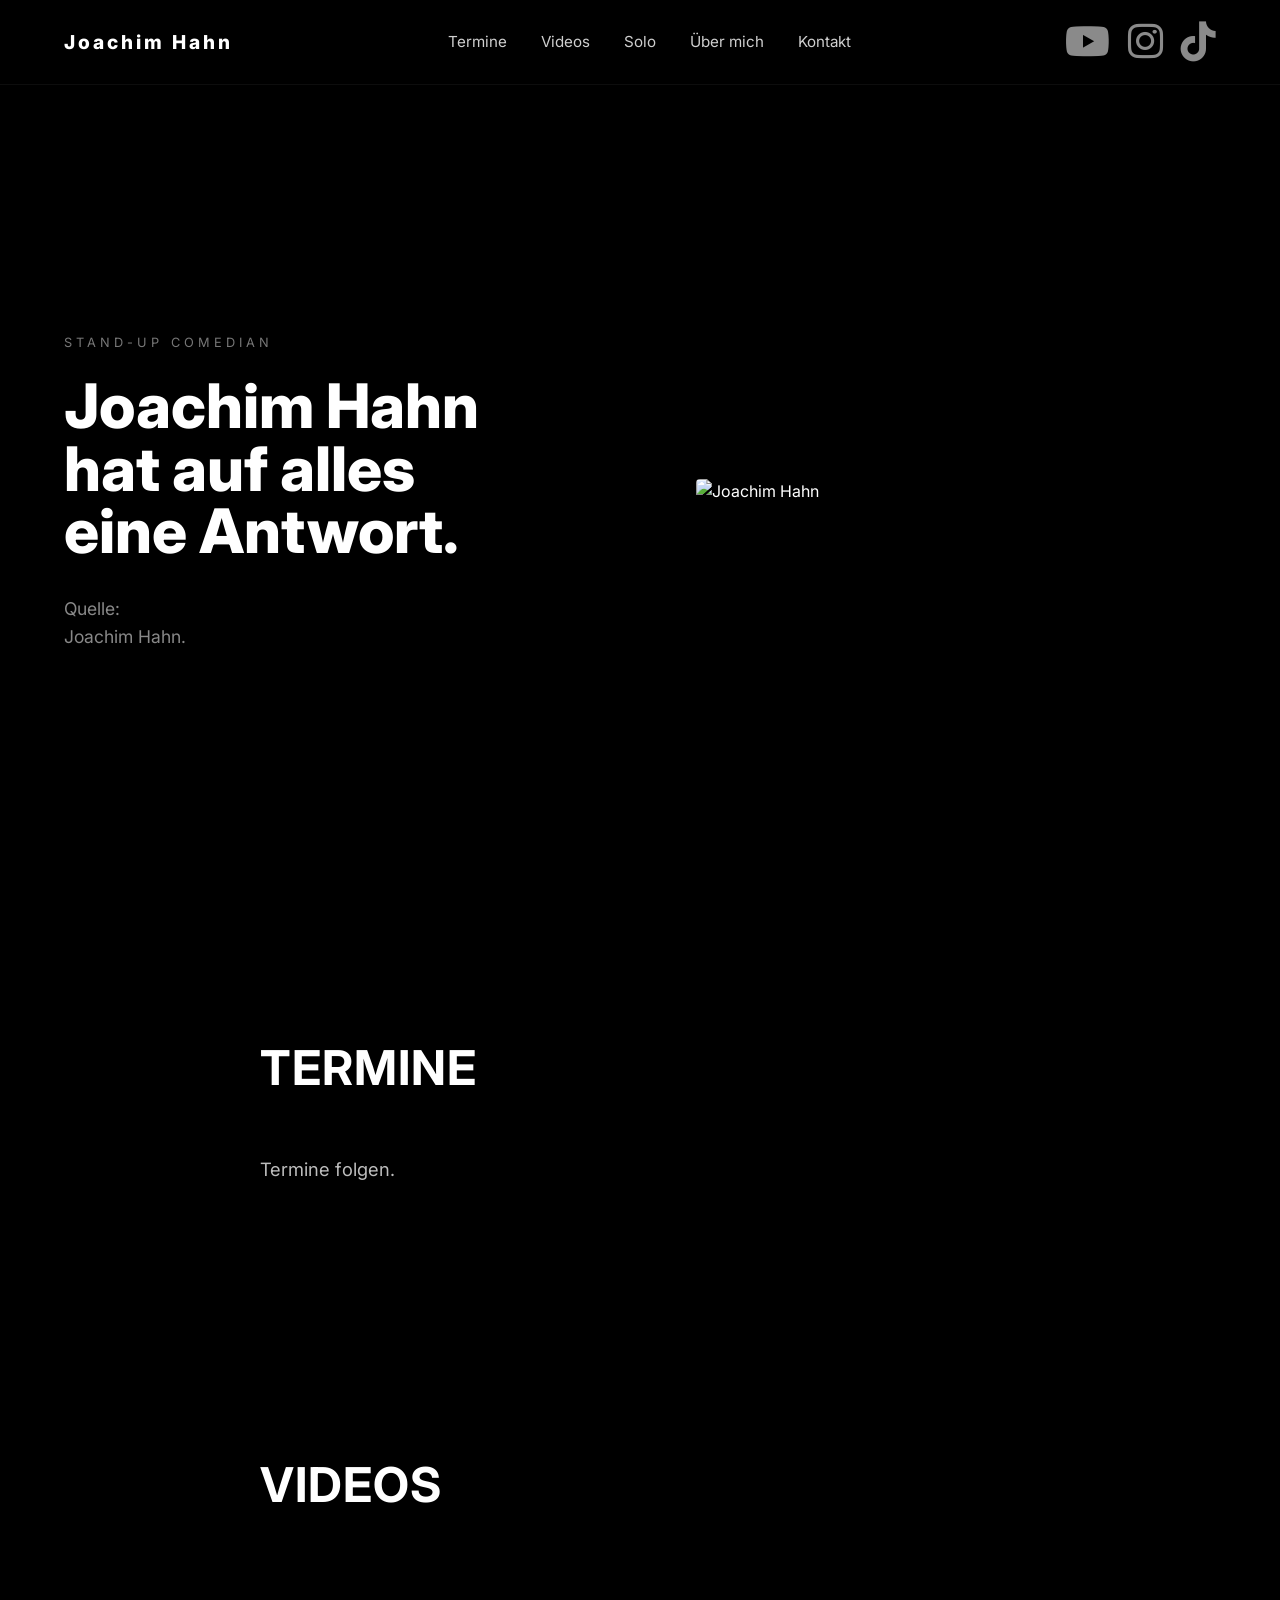
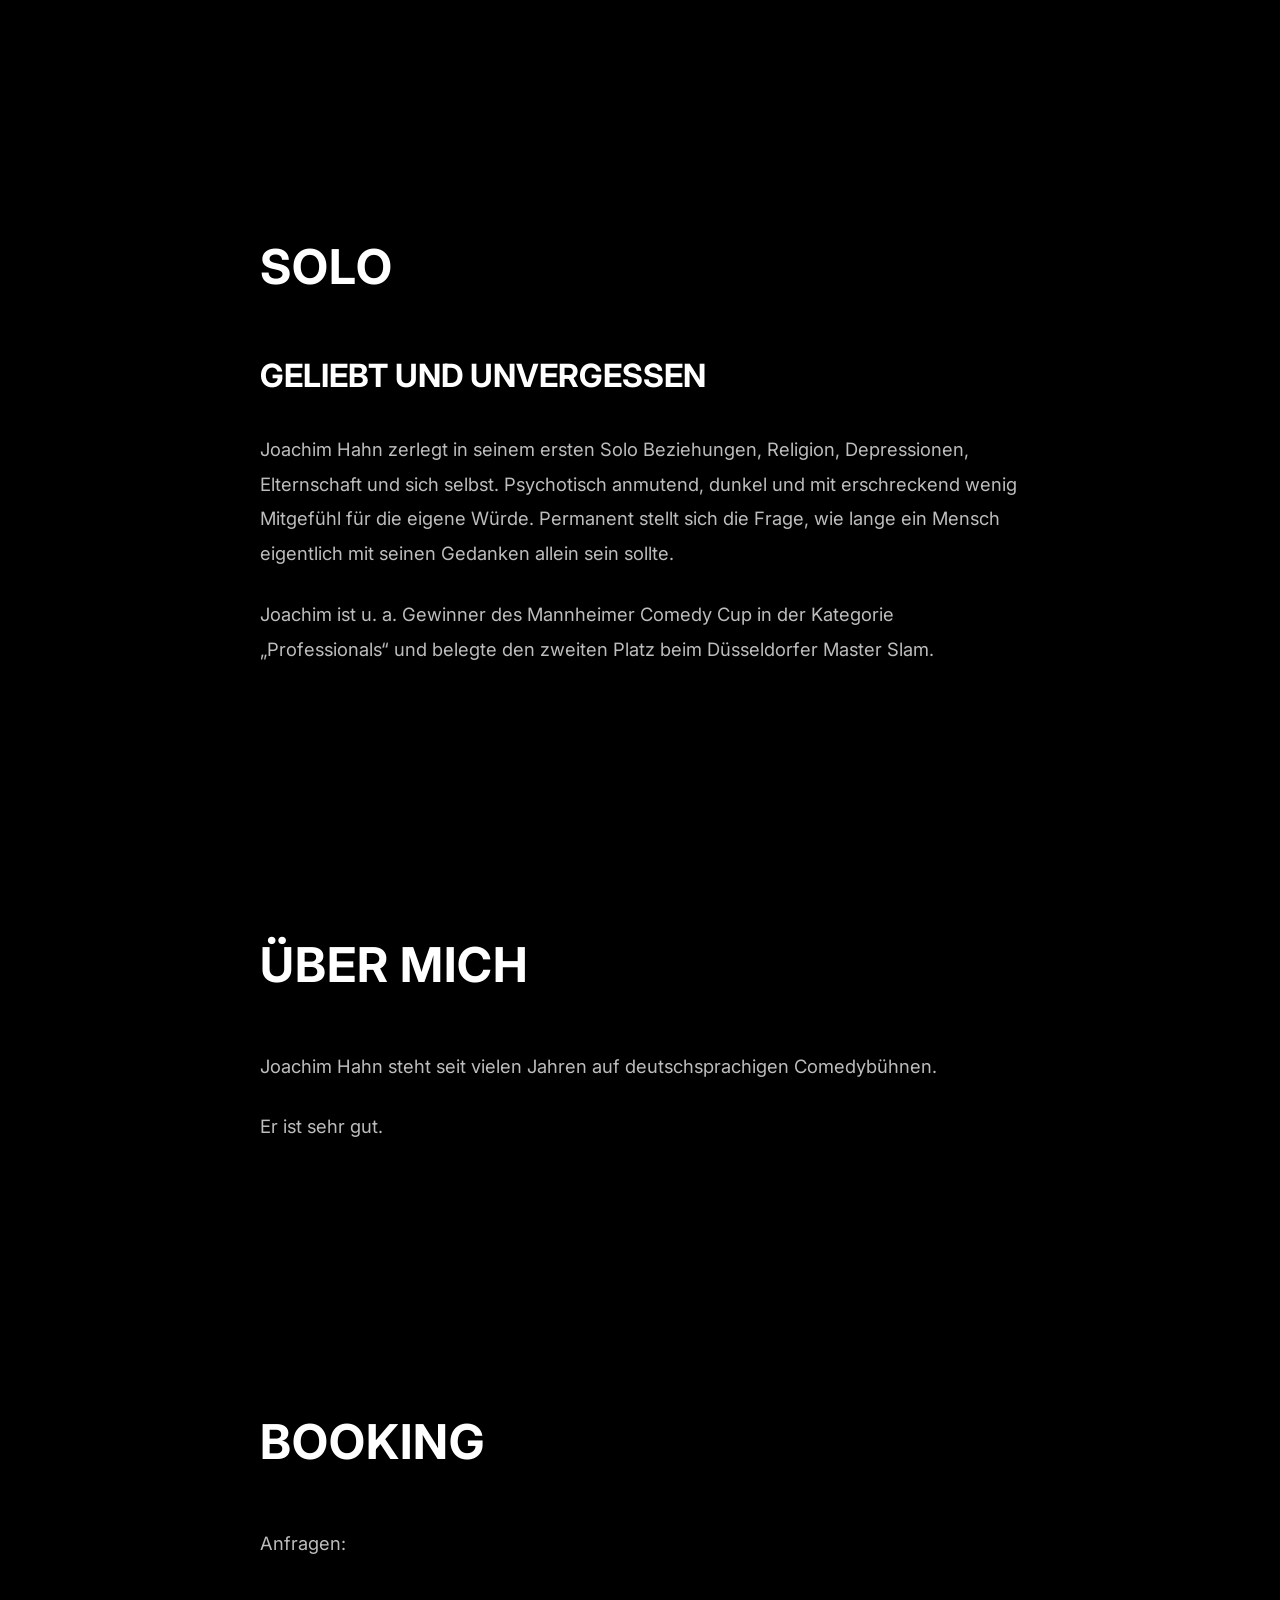
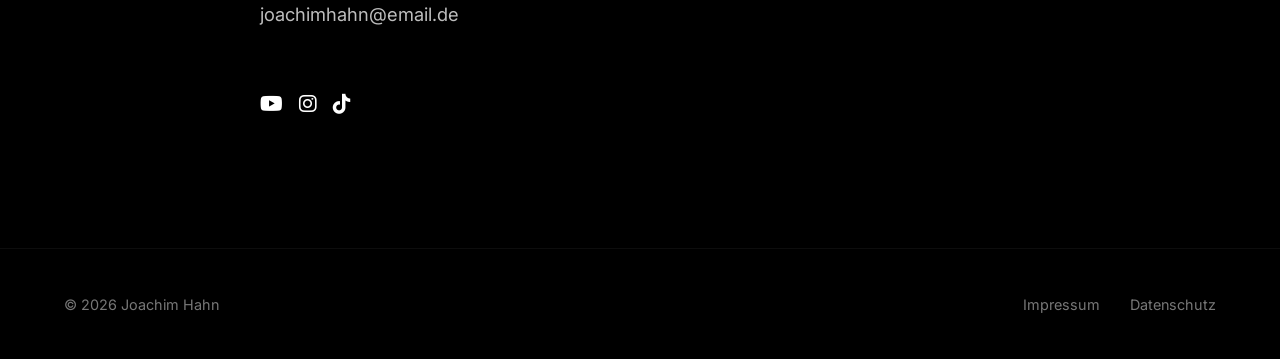
==== index.html @ 7ba43c12 "Add files via upload" ====
<!DOCTYPE html>
<html lang="de">

<head>

    <meta charset="UTF-8">
    <meta name="viewport" content="width=device-width, initial-scale=1.0">
    <meta name="description" content="Offizielle Website von Stand-up-Comedian Joachim Hahn. Termine, Videos und Booking.">

    <title>Joachim Hahn | Stand-up Comedian</title>

    <link rel="preconnect" href="https://fonts.googleapis.com">
    <link rel="preconnect" href="https://fonts.gstatic.com" crossorigin>

    <link href="https://fonts.googleapis.com/css2?family=Inter:wght@300;400;500;600;700;800&display=swap"
        rel="stylesheet">

    <link rel="stylesheet" href="assets/css/style.css">

<link rel="stylesheet" href="https://cdnjs.cloudflare.com/ajax/libs/font-awesome/6.5.2/css/all.min.css">

</head>

<body>

   <header>

    <div class="container header-inner">

        <a href="#" class="logo">
            Joachim Hahn
        </a>

        <nav>
            <a href="#termine">Termine</a>
            <a href="#videos">Videos</a>
            <a href="#solo">Solo</a>
            <a href="#about">Über mich</a>
            <a href="#kontakt">Kontakt</a>
        </nav>

        <div class="header-social">

<a href="https://youtube.com/joachimhahn">
    <i class="fa-brands fa-youtube" style="font-size:40px;"></i>
</a>

<a href="https://instagram.com/hahn.solo.7">
    <i class="fa-brands fa-instagram" style="font-size:40px;"></i>
</a>

<a href="https://tiktok.com/@joachimhahncomedy">
    <i class="fa-brands fa-tiktok" style="font-size:40px;"></i>
</a>

        </div>

    </div>

</header>



    <section class="hero">

        <div class="container hero-grid">

            <div>

                <p class="eyebrow">
                    STAND-UP COMEDIAN
                </p>

                <h1>
                    Joachim Hahn<br>
                    hat auf alles<br>
                    eine Antwort.
                </h1>

                <p class="source">
                    Quelle:<br>
                    Joachim Hahn.
                </p>

            </div>

            <div class="hero-image">

               <img src="assets/img/hero.jpg" alt="Joachim Hahn">

            </div>

        </div>

    </section>



    <section id="termine" class="section">

        <div class="container narrow">

            <h2>TERMINE</h2>

            <p>
                Termine folgen.
            </p>

        </div>

    </section>



    <section id="videos" class="section">

        <div class="container narrow">

            <h2>VIDEOS</h2>

            <!-- Hier kommen später deine YouTube-Videos hin -->

        </div>

    </section>



    <section id="solo" class="section">

    <div class="container narrow">

        <h2>SOLO</h2>

        <h3>GELIEBT UND UNVERGESSEN</h3>

        <p>
            Joachim Hahn zerlegt in seinem ersten Solo Beziehungen,
            Religion, Depressionen, Elternschaft und sich selbst.
            Psychotisch anmutend, dunkel und mit erschreckend wenig
            Mitgefühl für die eigene Würde. Permanent stellt sich die
            Frage, wie lange ein Mensch eigentlich mit seinen Gedanken
            allein sein sollte.
        </p>

        <br>

        <p>
            Joachim ist u.&nbsp;a. Gewinner des Mannheimer Comedy Cup
            in der Kategorie „Professionals“ und belegte den zweiten
            Platz beim Düsseldorfer Master Slam.
        </p>

    </div>

</section>

    <section id="about" class="section">

        <div class="container narrow">

            <h2>ÜBER MICH</h2>

            <p>
                Joachim Hahn steht seit vielen Jahren auf
                deutschsprachigen Comedybühnen.
            </p>

            <br>

            <p>
                Er ist sehr gut.
            </p>

        </div>

    </section>



    <section id="kontakt" class="section">

        <div class="container narrow">

            <h2>BOOKING</h2>

            <p>
                Anfragen:
            </p>

            <br>

            <p>
                <a href="mailto:joachimhahn@email.de">
                    joachimhahn@email.de
                </a>
            </p>

            <br><br>

            <div class="social-links">

<a href="https://youtube.com/joachimhahn" style="margin-right:12px;">
    <i class="fa-brands fa-youtube" style="font-size:20px;"></i>
</a>

<a href="https://instagram.com/hahn.solo.7" style="margin-right:12px;">
    <i class="fa-brands fa-instagram" style="font-size:20px;"></i>
</a>

<a href="https://tiktok.com/@joachimhahncomedy">
    <i class="fa-brands fa-tiktok" style="font-size:20px;"></i>
</a>

            </div>

        </div>

    </section>



    <footer>

        <div class="container footer">

            <p>
                © 2026 Joachim Hahn
            </p>

            <div>

<a href="impressum.html">Impressum</a>

<a href="datenschutz.html">Datenschutz</a>

            </div>

        </div>

    </footer>
<script>
const observer = new IntersectionObserver((entries) => {
    entries.forEach(entry => {
        if(entry.isIntersecting){
            entry.target.classList.add("show");
        }
    });
},{
    threshold:0.15
});

document.querySelectorAll(".section").forEach(section=>{
    observer.observe(section);
});
</script>
</body>

</html>
---- assets/css/style.css ----
*,
*::before,
*::after{
    margin:0;
    padding:0;
    box-sizing:border-box;
}

html{
    scroll-behavior:smooth;
}

body{
    font-family:"Inter",sans-serif;
    background:#000;
    color:#fff;
    line-height:1.6;
    -webkit-font-smoothing:antialiased;
}

img{
    display:block;
    max-width:100%;
}

a{
    color:inherit;
    text-decoration:none;
    transition:.25s;
}

a:hover{
    opacity:.7;
}

ul{
    list-style:none;
}

.container{
    width:min(1180px,90%);
    margin:auto;
}

/* ================= HEADER ================= */

header{
    position:fixed;
    top:0;
    left:0;
    width:100%;
    background:rgba(0,0,0,.9);
    backdrop-filter:blur(14px);
    border-bottom:1px solid rgba(255,255,255,.05);
    z-index:1000;
}

.header-inner{
    height:84px;
    display:flex;
    align-items:center;
    justify-content:space-between;
}

.logo{
    color:#fff;
    font-size:1.2rem;
    font-weight:800;
    letter-spacing:3px;
    white-space:nowrap;
}

nav{
    display:flex;
    gap:34px;
}

nav a{
    color:#cfcfcf;
    font-size:.95rem;
}

nav a:hover{
    color:#fff;
    opacity:1;
}

.header-social{
    display:flex;
    gap:18px;
}

.header-social a{
    color:#8a8a8a;
    font-size:.9rem;
}

.header-social a:hover{
    color:#fff;
    opacity:1;
}
/* ================= HERO ================= */

.hero{
    min-height:100vh;
    padding-top:84px;
    display:flex;
    align-items:center;
}

.hero-grid{
    display:grid;
    grid-template-columns:1fr 520px;
    gap:90px;
    align-items:center;
}

.eyebrow{
    color:#777;
    letter-spacing:4px;
    font-size:.8rem;
    margin-bottom:22px;
}

.hero h1{
    font-size:clamp(2.6rem,4.8vw,4.5rem);
    line-height:1.02;
    margin-bottom:32px;
    font-weight:800;
}

.source{
    color:#888;
    font-size:1.1rem;
}

.hero-image{
    display:flex;
    justify-content:flex-end;
}

.hero-image img{
    width:100%;
    border-radius:4px;
}

/* ================= CONTENT ================= */

.section{
    padding:130px 0;
}

.narrow{
    max-width:760px;
}

.section h2{
    font-size:3rem;
    margin-bottom:45px;
    letter-spacing:1px;
}

.section p{
    color:#bdbdbd;
    font-size:1.15rem;
    line-height:1.9;
}

#kontakt p{
    margin-bottom:10px;
}

/* ================= FOOTER ================= */

footer{
    border-top:1px solid rgba(255,255,255,.05);
}

.footer{
    height:110px;
    display:flex;
    justify-content:space-between;
    align-items:center;
    color:#777;
    font-size:.9rem;
}

.footer div{
    display:flex;
    gap:30px;
}

.footer a:hover{
    color:#fff;
    opacity:1;
}

/* ================= MOBILE ================= */

@media (max-width:900px){

header{
    position:relative;
}

nav{
    height:auto;
    padding:25px 0;
    justify-content:center;
    flex-wrap:wrap;
    gap:18px;
}

.social-links{
    justify-content:center;
    flex-wrap:wrap;
}

.hero{
    min-height:auto;
    padding:70px 0;
}

.hero-grid{
    grid-template-columns:1fr;
    gap:55px;
}

.hero-image{
    justify-content:center;
}

.hero-image img{
    max-width:520px;
}

.hero h1{
    font-size:3.4rem;
}

.section{
    padding:90px 0;
}

.section h2{
    font-size:2.2rem;
}

.footer{
    height:auto;
    padding:40px 0;
    flex-direction:column;
    gap:20px;
}

.footer div{
    flex-wrap:wrap;
    justify-content:center;
}

}
.section h3{
    font-size:2rem;
    margin-bottom:30px;
    font-weight:700;
    color:#fff;
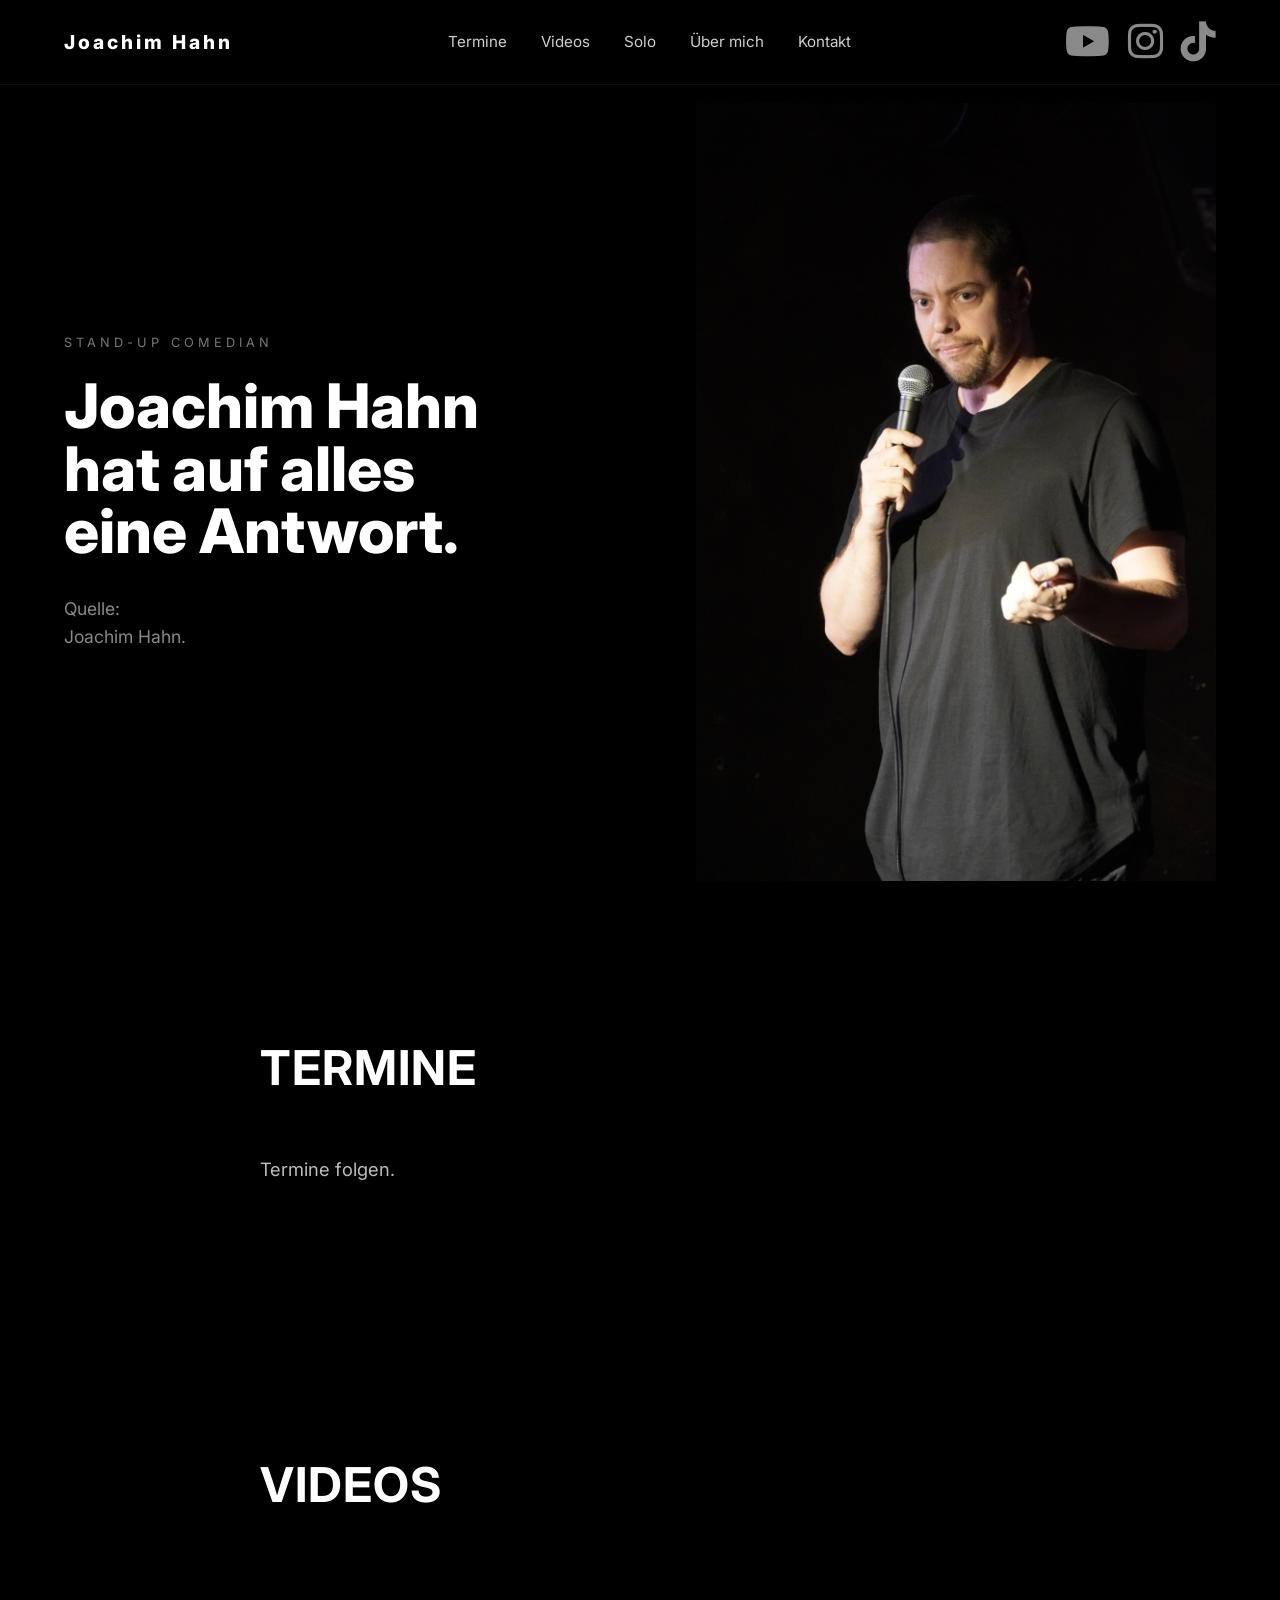
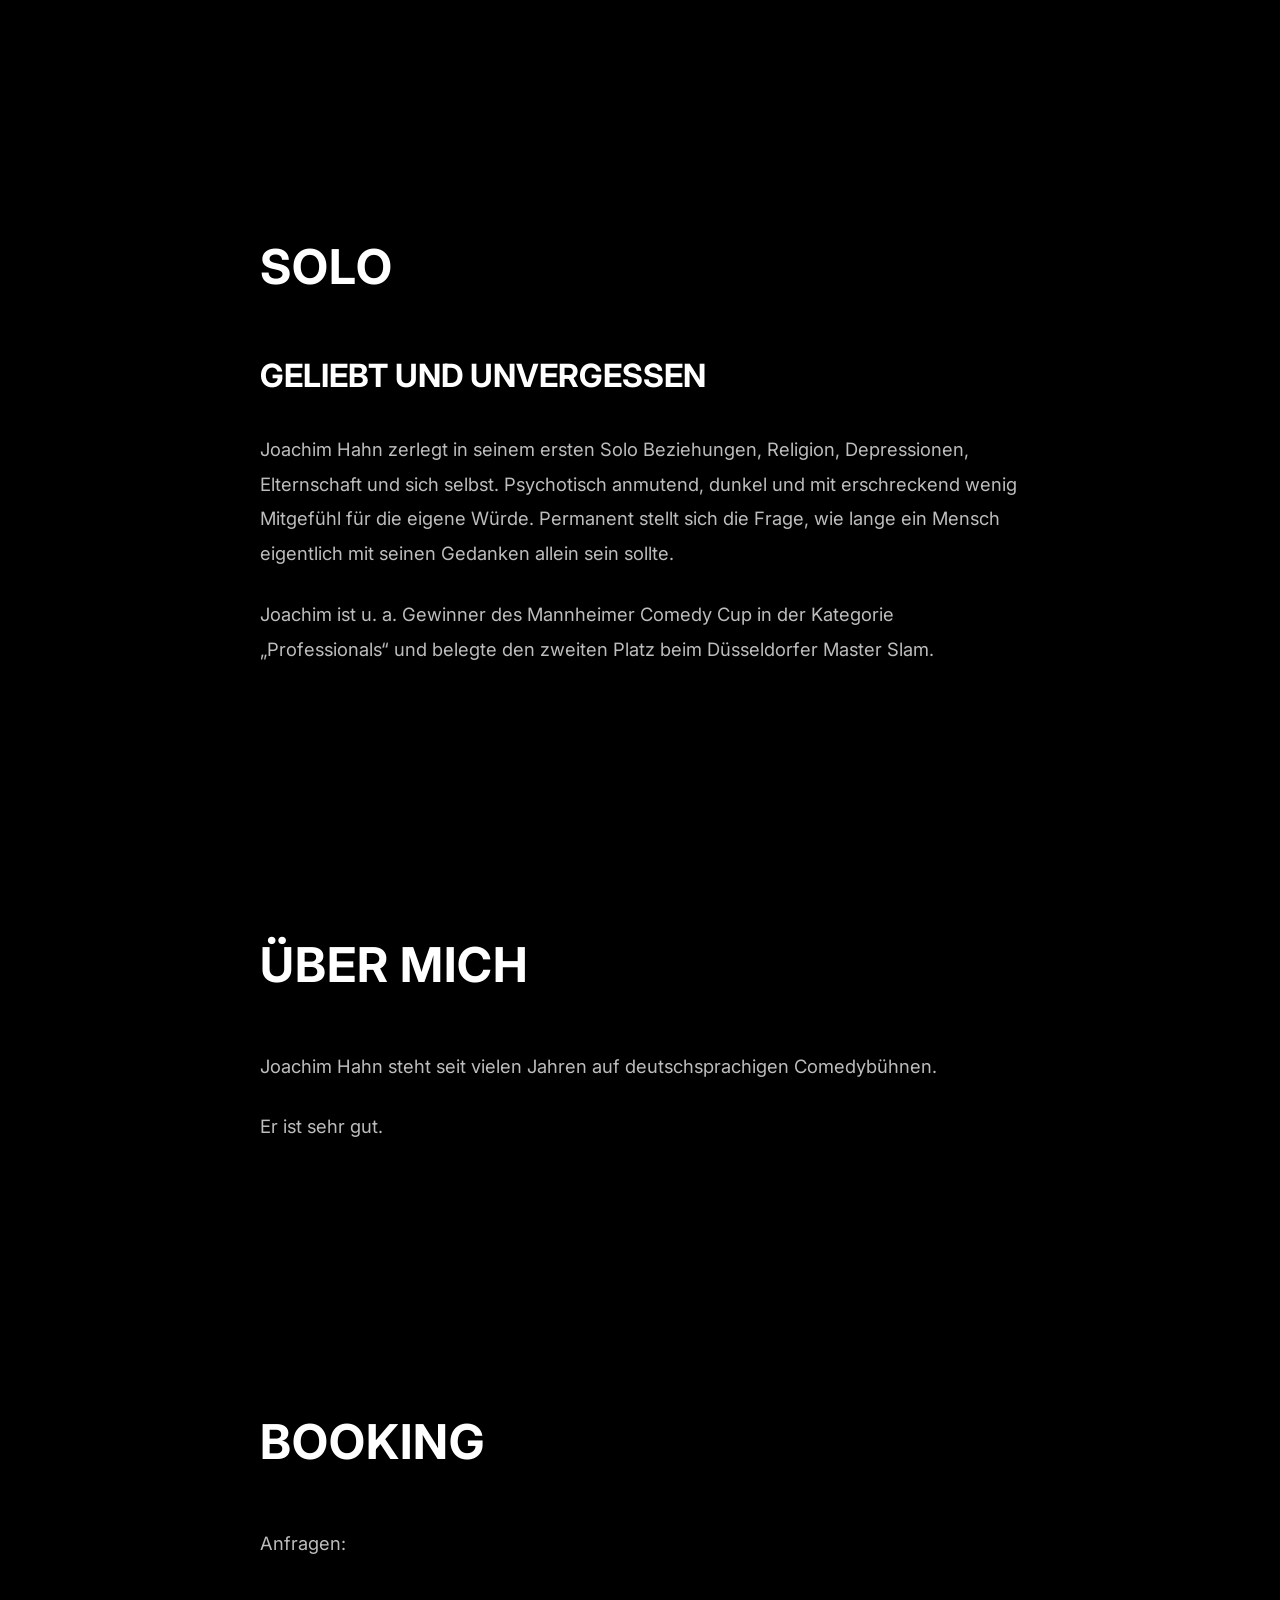
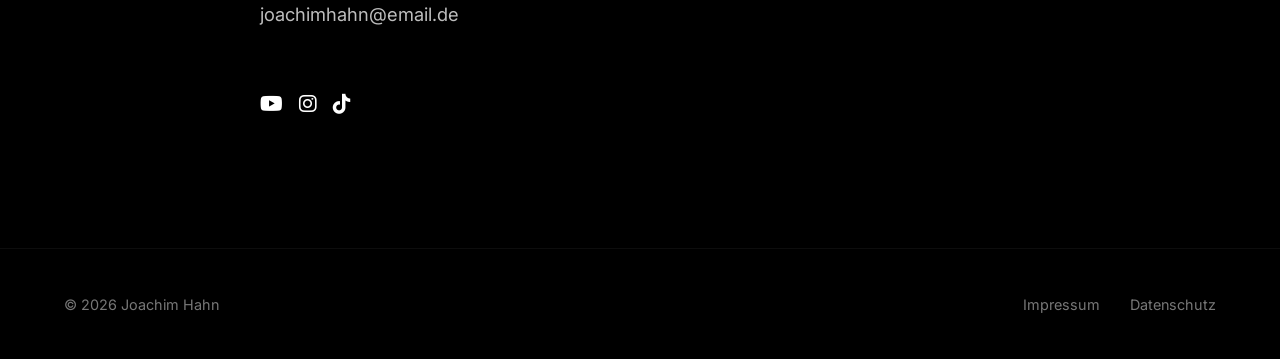
==== commit e7b8d3de: "Add files via upload" ====
--- a/index.html
+++ b/index.html
@@ -86,7 +86,7 @@
 
             <div class="hero-image">
 
-               <img src="assets/img/hero.jpg" alt="Joachim Hahn">
+               <img src="assets/img/hero.JPG" alt="Joachim Hahn">
 
             </div>
 
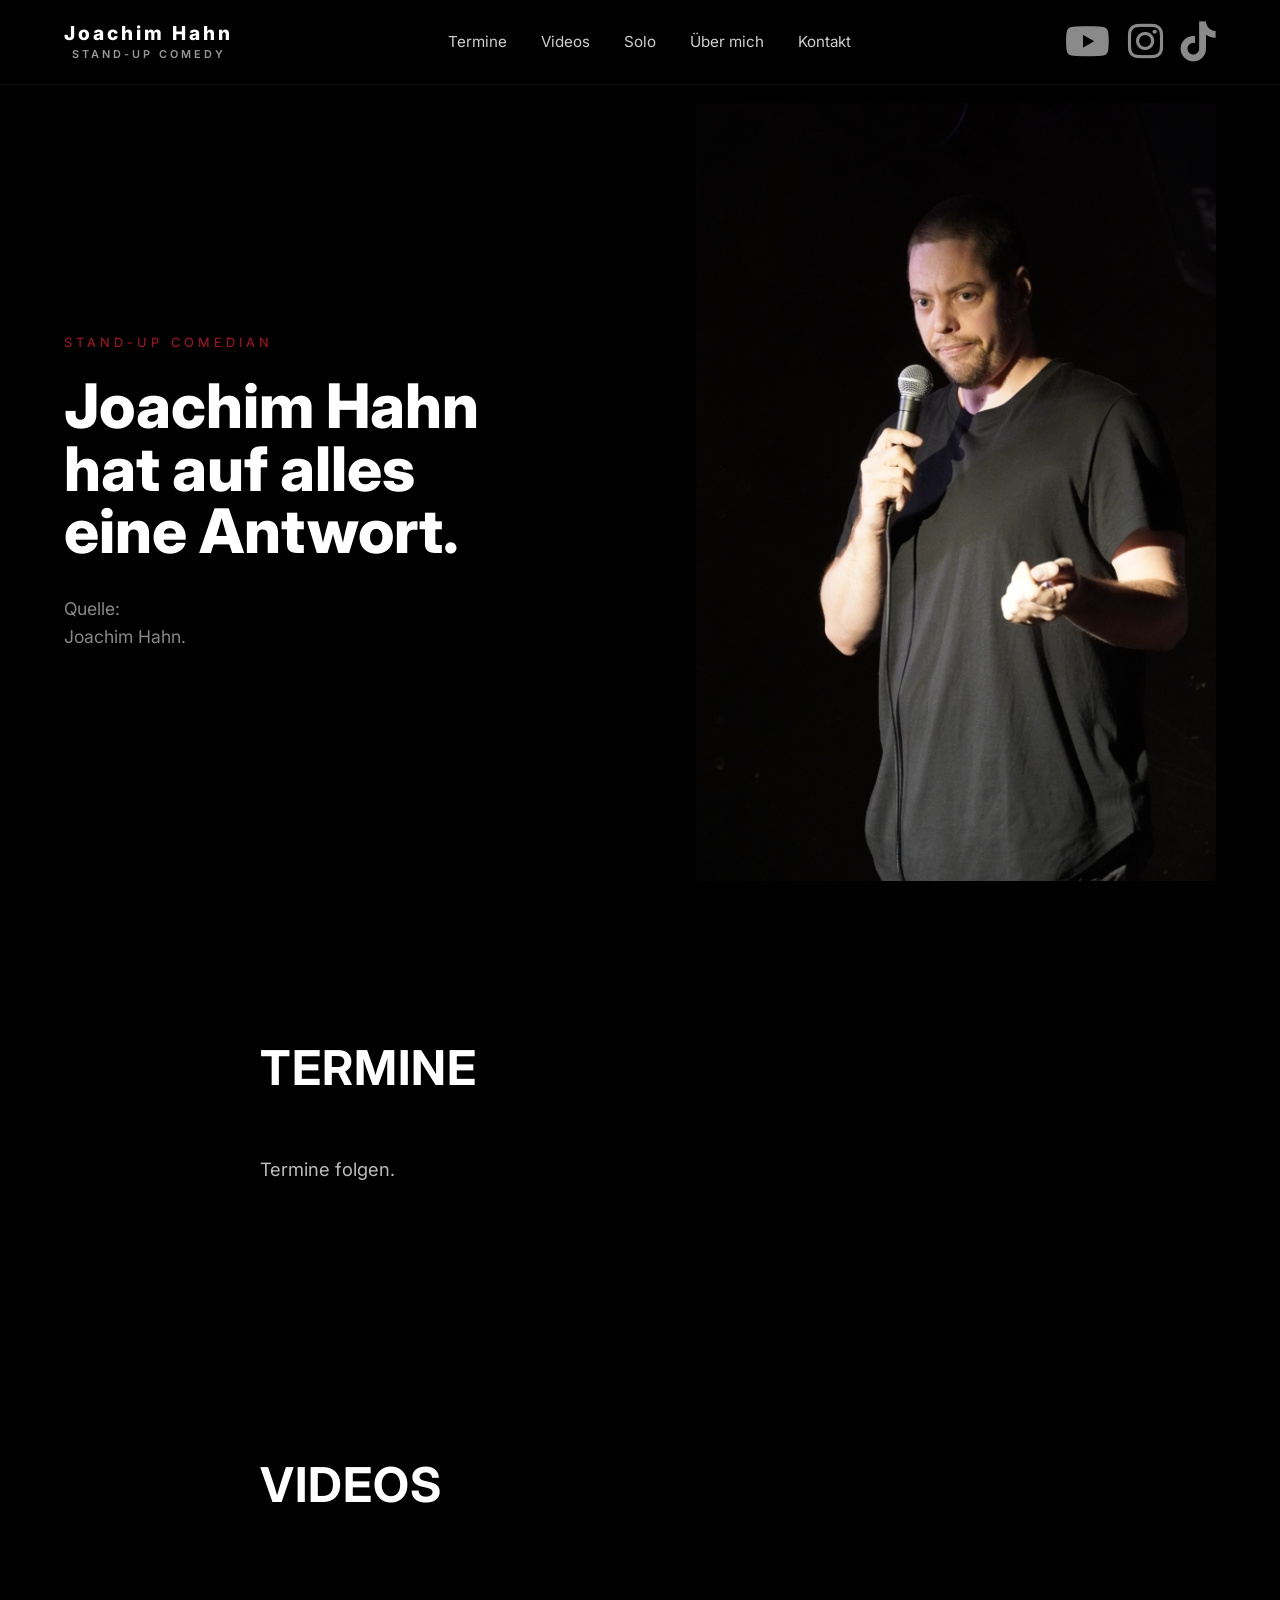
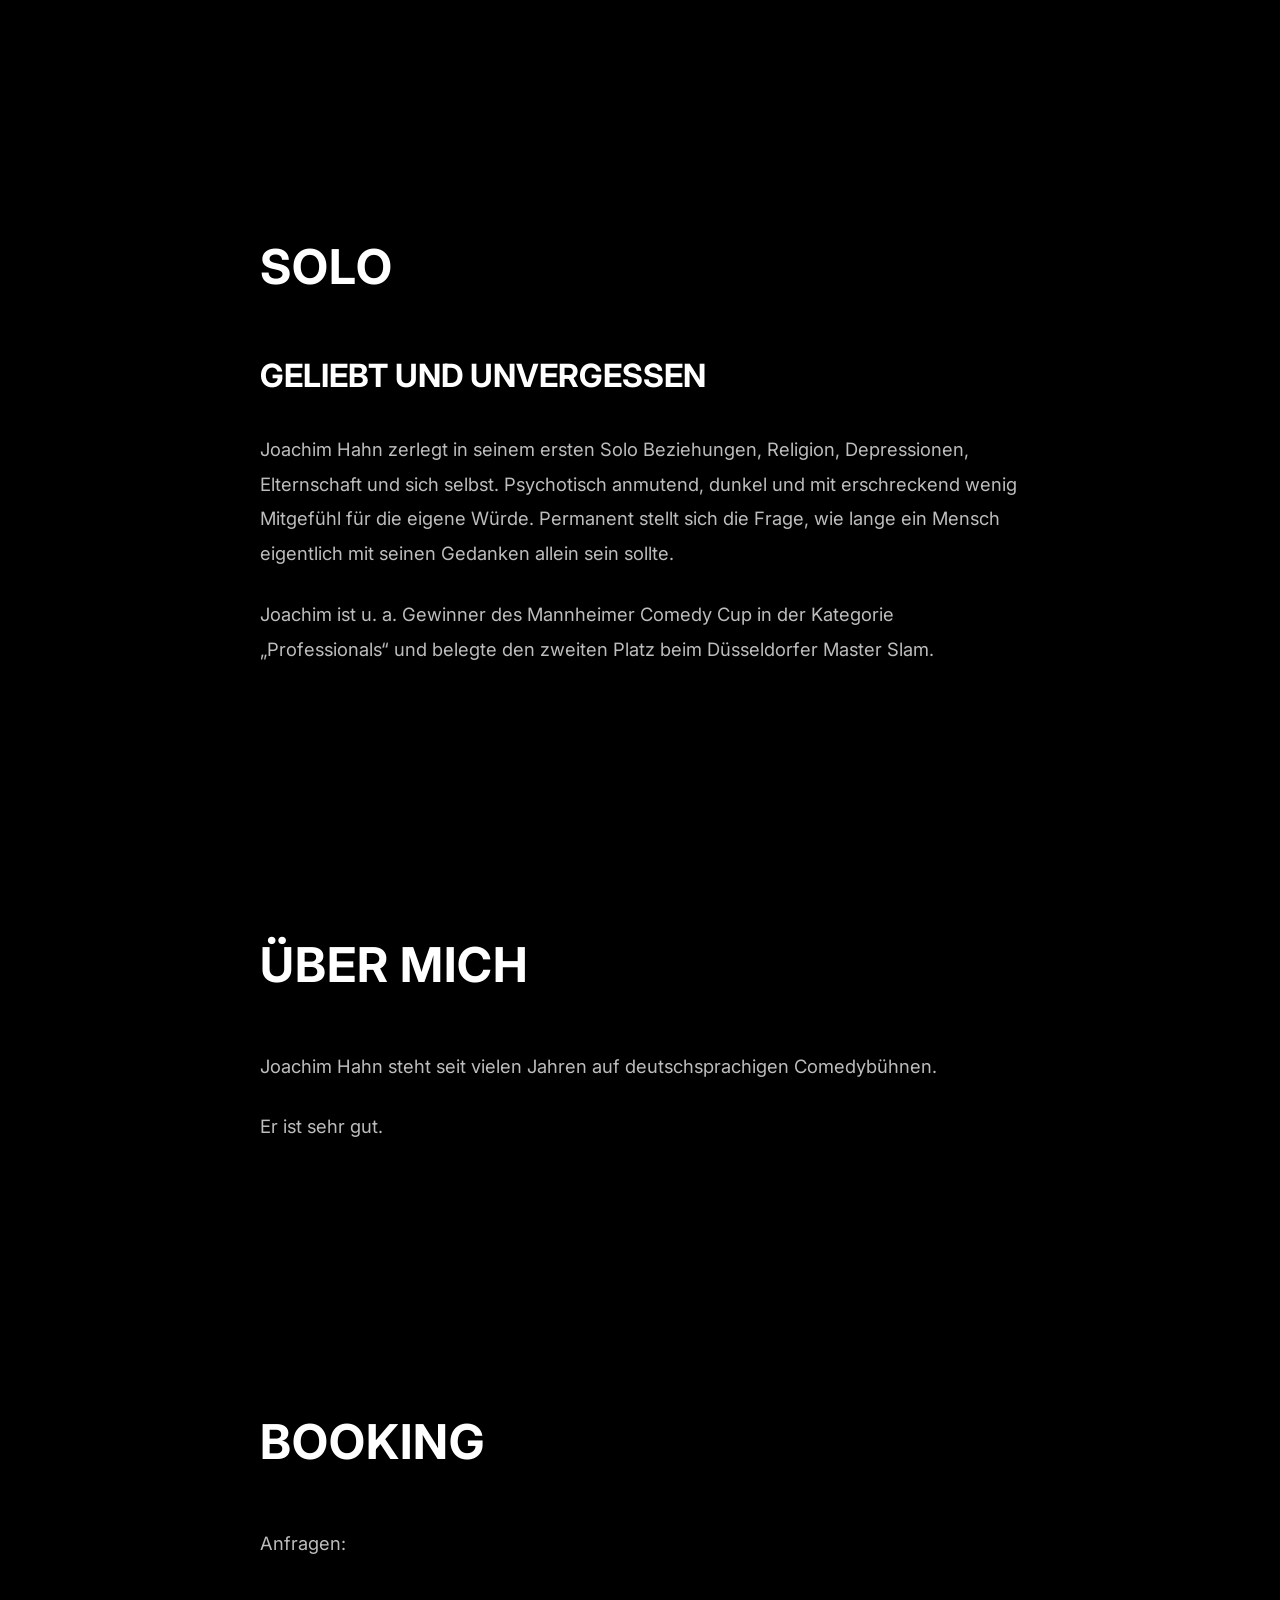
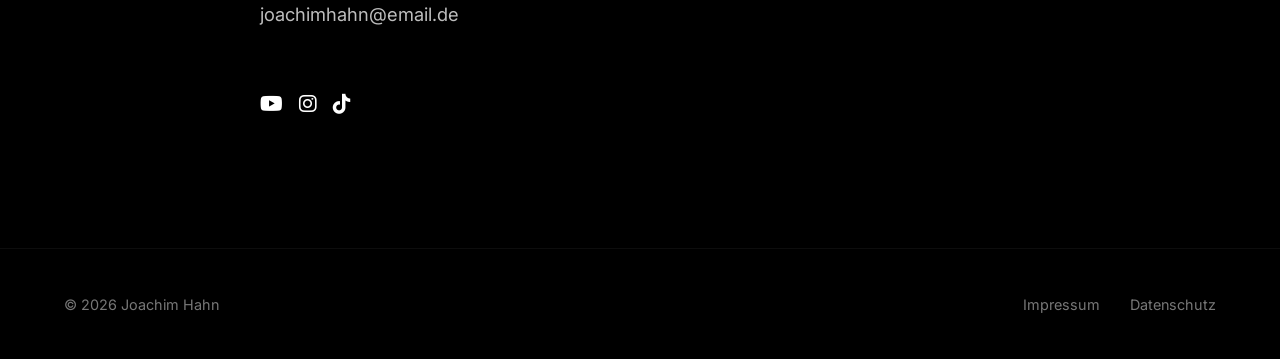
==== commit 04f6b73b: "Add files via upload" ====
--- a/index.html
+++ b/index.html
@@ -28,8 +28,9 @@
     <div class="container header-inner">
 
         <a href="#" class="logo">
-            Joachim Hahn
-        </a>
+    <span>Joachim Hahn</span>
+    <small>Stand-up Comedy</small>
+</a>
 
         <nav>
             <a href="#termine">Termine</a>
--- a/assets/css/style.css
+++ b/assets/css/style.css
@@ -4,6 +4,10 @@
     margin:0;
     padding:0;
     box-sizing:border-box;
+}
+
+:root{
+    --accent:#b11226;
 }
 
 html{
@@ -70,6 +74,32 @@
     white-space:nowrap;
 }
 
+.logo{
+    display:flex;
+    flex-direction:column;
+    align-items:center;
+    line-height:1;
+}
+
+.logo span{
+    display:block;
+}
+
+.logo small{
+    display:block;
+    margin-top:6px;
+    font-size:0.68rem;
+    font-weight:600;
+    letter-spacing:3px;
+    text-transform:uppercase;
+    opacity:0.6;
+}
+
+.logo:hover{
+    color:var(--accent);
+    opacity:1;
+}
+
 nav{
     display:flex;
     gap:34px;
@@ -81,7 +111,7 @@
 }
 
 nav a:hover{
-    color:#fff;
+color:var(--accent);
     opacity:1;
 }
 
@@ -96,7 +126,7 @@
 }
 
 .header-social a:hover{
-    color:#fff;
+    color:var(--accent);
     opacity:1;
 }
 /* ================= HERO ================= */
@@ -116,7 +146,7 @@
 }
 
 .eyebrow{
-    color:#777;
+    color:var(--accent);
     letter-spacing:4px;
     font-size:.8rem;
     margin-bottom:22px;
@@ -170,6 +200,11 @@
     margin-bottom:10px;
 }
 
+.social-links a:hover{
+    color:var(--accent);
+    opacity:1;
+}
+
 /* ================= FOOTER ================= */
 
 footer{
@@ -191,72 +226,91 @@
 }
 
 .footer a:hover{
-    color:#fff;
+    color:var(--accent);
     opacity:1;
 }
 
 /* ================= MOBILE ================= */
 
-@media (max-width:900px){
-
-header{
-    position:relative;
-}
-
-nav{
-    height:auto;
-    padding:25px 0;
-    justify-content:center;
-    flex-wrap:wrap;
-    gap:18px;
-}
-
-.social-links{
-    justify-content:center;
-    flex-wrap:wrap;
-}
-
-.hero{
-    min-height:auto;
-    padding:70px 0;
-}
-
-.hero-grid{
-    grid-template-columns:1fr;
-    gap:55px;
-}
-
-.hero-image{
-    justify-content:center;
-}
-
-.hero-image img{
-    max-width:520px;
-}
-
-.hero h1{
-    font-size:3.4rem;
-}
-
-.section{
-    padding:90px 0;
-}
-
-.section h2{
-    font-size:2.2rem;
-}
-
-.footer{
-    height:auto;
-    padding:40px 0;
-    flex-direction:column;
-    gap:20px;
-}
-
-.footer div{
-    flex-wrap:wrap;
-    justify-content:center;
-}
+.legal-section{
+    padding-top:130px;
+}
+
+@media (max-width:768px){
+
+    .header-inner{
+        height:auto;
+        padding:15px 0;
+        flex-direction:column;
+        gap:15px;
+    }
+
+    nav{
+        display:none;
+    }
+
+    .header-social{
+        gap:20px;
+    }
+
+    .social-links{
+        justify-content:center;
+        flex-wrap:wrap;
+    }
+
+    .hero{
+        min-height:auto;
+        padding:170px 0 70px;
+    }
+
+    .hero-grid{
+        grid-template-columns:1fr;
+        gap:55px;
+    }
+
+    .hero-image{
+        justify-content:center;
+    }
+
+    .hero-image img{
+        max-width:520px;
+    }
+
+   .hero h1{
+    font-size:3.1rem;
+    line-height:1.1;
+}
+
+    .section{
+        padding:90px 0;
+    }
+
+    .legal-section{
+        padding-top:140px;
+    }
+
+    .section h2{
+        font-size:1.8rem;
+    }
+
+    .section h3{
+    font-size:1.4rem;
+    line-height:1.3;
+}
+
+    .footer{
+        height:auto;
+        padding:40px 0;
+        flex-direction:column;
+        gap:20px;
+    }
+
+    .footer div{
+        display:flex;
+        justify-content:center;
+        gap:18px;
+        flex-wrap:wrap;
+    }
 
 }
 .section h3{
@@ -264,3 +318,4 @@
     margin-bottom:30px;
     font-weight:700;
     color:#fff;
+}
